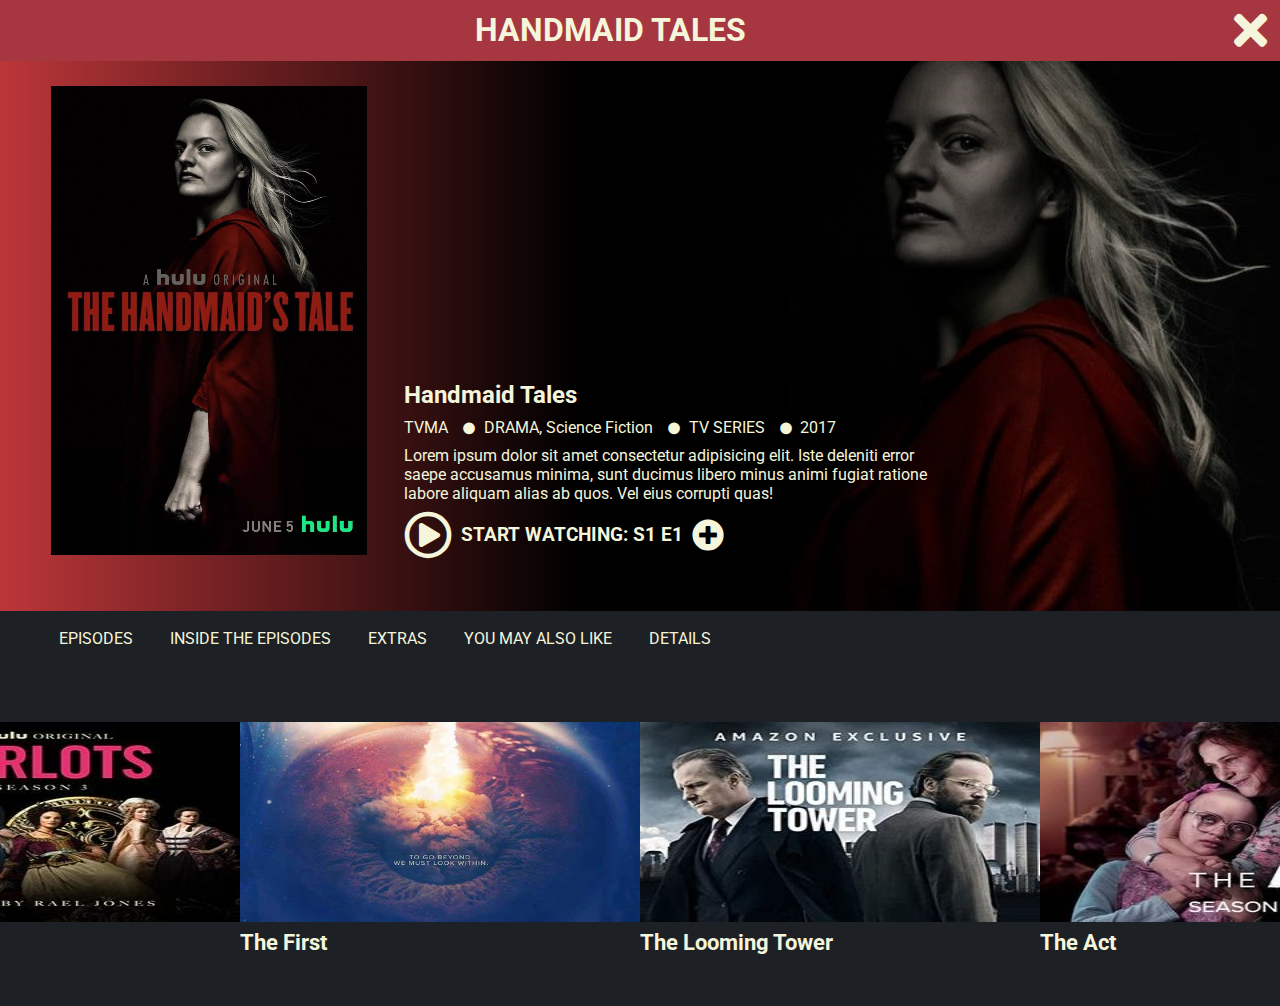
==== hulu.html @ 25e29a1d "site fini" ====
<!DOCTYPE html>
<html lang="en">
<head>
    <meta charset="UTF-8">
    <meta http-equiv="X-UA-Compatible" content="IE=edge">
    <meta name="viewport" content="width=device-width, initial-scale=1.0">
    <link href="fontawesome-free-5.15.4-web/css/all.css" rel="stylesheet">
    <link href="https://fonts.googleapis.com/css2?family=Roboto:wght@100;400;500&display=swap" rel="stylesheet">
    <title>Document</title>
    <link rel="stylesheet" href="style_2.css">
</head>
<body>
    <div id="contenu">
            <header>
                <div id="tete">
                    <div class="title">
                        <h1>HANDMAID TALES</h1>
                    </div>
                    <div class="close">
                        <!--<img src="" alt="croix">-->
                        <i class="fas fa-times fa-3x"></i>
                    </div>
                </div>
            </header>
            <main>
                <div class="imgz">
                <div id="presentation">
                    <div class="div_cover">
                        <img src="cover.png">
                    </div>
                    <div class="handmaid_title">
                        <div class="title_2">
                            <h2>Handmaid Tales</h2>
                        </div>
                        <div class="genre">
                            <ul>
                                <li>TVMA</li>
                                <div class="point"><i class="fas fa-circle fa-xs"></i></div>
                                <li>DRAMA, Science Fiction</li>
                                <div class="point"><i class="fas fa-circle fa-xs"></i></div>
                                <li>TV SERIES</li>
                                <div class="point"><i class="fas fa-circle fa-xs"></i></div>
                                <li>2017</li>
                            </ul>
                        </div>
                        <div class="description">
                            Lorem ipsum dolor sit amet consectetur adipisicing elit. Iste deleniti error saepe accusamus minima,
                            sunt ducimus libero minus animi fugiat ratione labore aliquam alias ab quos. Vel eius corrupti quas!
                        </div>
                        <div class="bouton">
                            <div class="play">
                                <i class="far fa-play-circle fa-3x"></i>
                            </div>
                            <div class="episodes">
                                <h3>START WATCHING: S1 E1</h3>
                            </div>
                            <div class="ajouter">
                                <i class="fas fa-plus-circle fa-2x"></i>
                            </div>
                        </div>
                    </div>
                </div>
            </div>
            </main>
            <footer>
                <div class="description_bas">
                    <ul>
                        <li>EPISODES</li>
                        <li>INSIDE THE EPISODES</li>
                        <li>EXTRAS</li>
                        <li>YOU MAY ALSO LIKE</li>
                        <li>DETAILS</li>
                    </ul>
                </div>
                <div class="slider">
                    <div class="photo1"><img src="harlots.jpg" alt="">
                        <h4>Harlots</h4>
                    </div>
                    <div class="photo2"><img src="/9895026.jpg" alt="">
                        <h4>The First</h4>
                    </div>
                    <div class="photo3"><img src="loomingtower.jpg" alt="">
                        <h4>The Looming Tower</h4>
                    </div>
                    <div class="photo4"><img src="theact.jpg" alt="">
                        <h4>The Act</h4>
                    </div>
                </div>

            </footer>
    </div>
</body>
</html>
---- style_2.css ----
*{
    margin:0;
    color: beige;
    font-family: 'roboto';
}
/*fin general*/

/*header*/
header{
    background-color:  #A63740;
}

#tete{
    display: flex;
}
.title{
    flex:1;
    display: flex;
    text-align: center;
    align-items: center;
    justify-content: center;
}

.close{
    padding: 0.5% 1% 0.5% 1%;
}
/*fin header*/

/*main*/
main{
    /*background-color:#ff0008;*/
    background: black;
}

.imgz{
    background: url('handmaids_main-1280x720-1.jpg');
    background-repeat: no-repeat;
    background-position: right;
}


.div_cover{
    padding-right: 3%;
}

#presentation{
    display: flex;
    flex-direction: row;
    padding: 2% 0 4% 4% ;
    background: linear-gradient(90deg, #bc3639, black 45%, rgba(0, 0, 0, 0.123));
}

.handmaid_title{
    display: flex;
    flex-direction: column;
    align-self: flex-end;
    justify-content: space-around;
}

.title_2{
    padding-bottom: 1%;
}

.genre{
    padding-bottom: 1%;
}

.point{
    padding-right: 1%;
}

.genre ul{
    display: flex;
    flex-direction: row;
    justify-content: flex-start;
    padding: 0;
}

.genre ul li{
    list-style: none;
    display: flex;
    padding-right: 15px;
}

.description{
    display: flex;
    text-justify:newspaper;
    padding-bottom: 1%;
    width: 60%;
}

.bouton{
    display: flex;
    flex-direction: row;
    justify-content: flex-start;
}

.ajouter{
    display: flex;
    justify-content: center;
    align-items: center;
}

.play{
    padding-right: 1%;
}

.episodes{
    display: flex;
    justify-content: center;
    align-items: center;
    padding-right: 1%;
    flex-direction: row;
    text-align: center;
}


/*fin main*/

/*Footer*/
footer{
    background-color: #1D2126;
}

.description_bas>ul{
    display: flex;
    flex-direction: row;

}

.description_bas>ul li{
    list-style: none;
    padding: 1.5%;
    border-bottom: 4px solid #1D2126 ;
}

.description_bas>ul li:hover{
    border-bottom: solid rgb(255, 253, 253) 4px ;
}

.slider{
    display: flex;
    flex-direction: row;
    justify-content: center;
    padding-top: 4%;
    padding-bottom: 4%;
}

.slider img{
    width: 400px;
    height: 200px;
}

.slider h4{
    font-size: 22px;
    padding-top: 1%;
}

@media only screen and (max-width: 600px) {

    #presentation{
        display: flex;
        flex-direction: column;
        padding: 5%;
        transition: all 250ms ease-in-out;
    }

    .div_cover{
        display: flex;
        justify-content: center;
    }

    .handmaid_title{
        display: flex;
        flex-direction: column;
        align-self: flex-end;
        justify-content: space-around;
        padding: 5%;
        transition: all 250ms ease-in-out;
    }

    .description{
        display: flex;
        justify-content: center;
        text-align: center;
        width: 100%;
        transition: all 250ms ease-in-out;
    }

    .title_2{
        display: flex;
        justify-content: center;
        transition: all 250ms ease-in-out;
        padding: 5% 0 5% 0;
    }

    .genre{
        display: flex;
        justify-content: center;
        transition: all 250ms ease-in-out;
        padding-bottom: 5%;
    }

    .bouton{
        display: flex;
        flex-direction: row;
        justify-content: center;
        padding-top: 5%;
    }

    .description_bas>ul{
        display: flex;
        flex-direction: column;
        text-align: center;
        padding-left: 0;
    }

    .slider{
        display: flex;
        flex-direction: column;
        justify-content: center;
        align-items: center;
        padding-top: 4%;
        padding-bottom: 4%;
    }

    .slider img{
        width: 400px;
        height: 200px;
        background-position: center;
    }
    
    .slider h4{
        font-size: 22px;
        padding-top: 1%;
    }

    [class*="photo"]{
        padding-bottom: 5%;
    }

    .imgz{
        background: unset;
    }
}
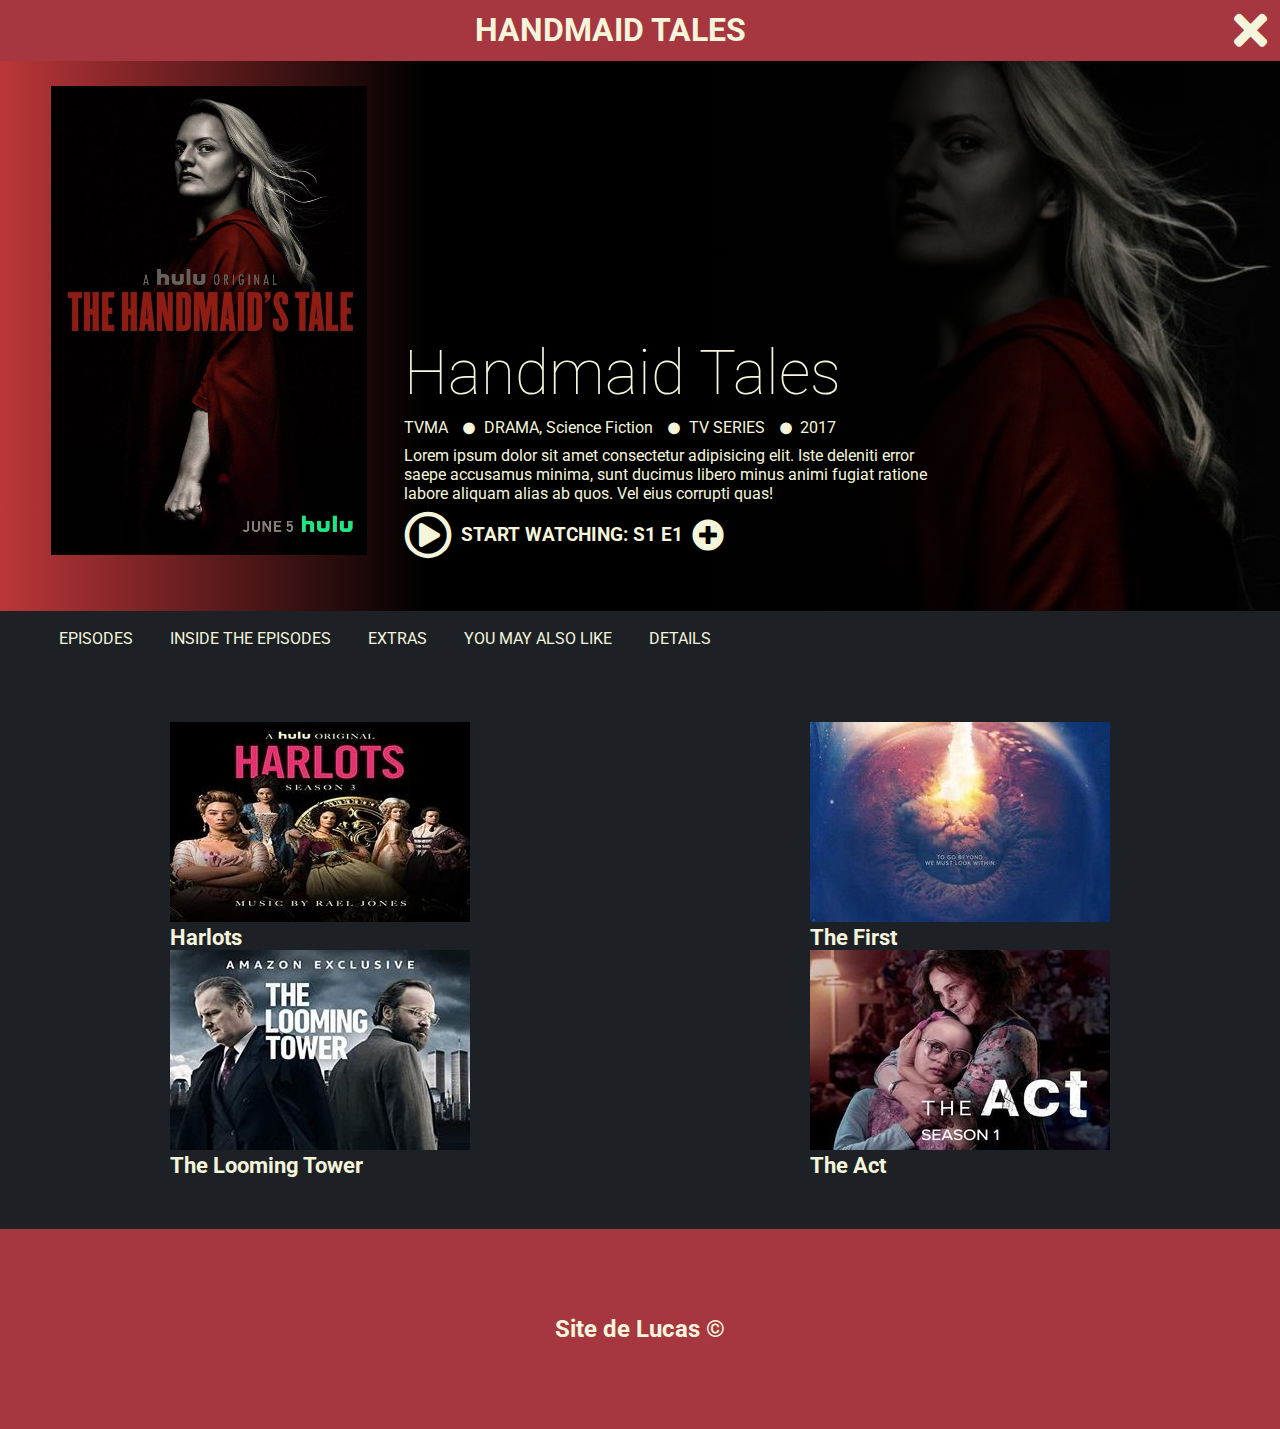
==== commit 02d188bf: "ajout footer rouge" ====
--- a/hulu.html
+++ b/hulu.html
@@ -86,6 +86,10 @@
                         <h4>The Act</h4>
                     </div>
                 </div>
+                <div class="foot_div">
+                    <h2>Site de Lucas ©</h2>
+                </div>
+
 
             </footer>
     </div>
--- a/style_2.css
+++ b/style_2.css
@@ -2,6 +2,7 @@
     margin:0;
     color: beige;
     font-family: 'roboto';
+    transition: all 250ms ease-in-out;
 }
 /*fin general*/
 
@@ -19,6 +20,11 @@
     text-align: center;
     align-items: center;
     justify-content: center;
+}
+
+.title_2>h2{
+    font-size: 62px;
+    font-weight: lighter;
 }
 
 .close{
@@ -38,7 +44,6 @@
     background-position: right;
 }
 
-
 .div_cover{
     padding-right: 3%;
 }
@@ -47,7 +52,7 @@
     display: flex;
     flex-direction: row;
     padding: 2% 0 4% 4% ;
-    background: linear-gradient(90deg, #bc3639, black 45%, rgba(0, 0, 0, 0.123));
+    background: linear-gradient(90deg, #bc3639, black, #010101 , #00000023);
 }
 
 .handmaid_title{
@@ -132,6 +137,7 @@
     list-style: none;
     padding: 1.5%;
     border-bottom: 4px solid #1D2126 ;
+    font-weight: 22px;
 }
 
 .description_bas>ul li:hover{
@@ -147,8 +153,8 @@
 }
 
 .slider img{
-    width: 400px;
-    height: 200px;
+    width: 100%;
+    height: 100%;
 }
 
 .slider h4{
@@ -156,13 +162,65 @@
     padding-top: 1%;
 }
 
-@media only screen and (max-width: 600px) {
+[class^="pho"]{
+    padding-right: 1%;
+    width: 25%;
+}
+
+.foot_div{
+    width: inherit;
+    background-color: #A63740;
+    display: flex;
+    justify-content: center;
+    align-items: center;
+    height: 200px;
+}
+
+@media only screen and (max-width: 1300px) {
+    .slider{
+        display: grid;
+        justify-content: center;
+        grid-template-areas: 
+        "1 2"
+        "3 4";
+        grid-template-columns: 1fr 1fr;
+        grid-template-rows: 1fr 1fr;
+         }
+
+    .photo1{ 
+        grid-area: "1";
+        display: grid;
+        justify-content: center;
+        width: 100%;
+    }
+    .photo2{ grid-area: "2";
+        display: grid;
+        justify-content: center;
+        width: 100%;
+    }
+    .photo3{ grid-area: "3";
+        display: grid;
+        justify-content: center;
+        width: 100%;
+    }
+    .photo4{ grid-area: "4";
+        display: grid;
+        justify-content: center;
+        width: 100%;
+    }
+    
+
+}
+
+
+@media only screen and (max-width: 825px) {
 
     #presentation{
         display: flex;
         flex-direction: column;
         padding: 5%;
         transition: all 250ms ease-in-out;
+        background: linear-gradient(180deg, #bc3639, black 45%, rgba(0, 0, 0, 0.123));
     }
 
     .div_cover{
@@ -179,6 +237,11 @@
         transition: all 250ms ease-in-out;
     }
 
+    .title_2>h2{
+        font-size: 52px;
+        font-weight: lighter;
+    }
+
     .description{
         display: flex;
         justify-content: center;
@@ -237,6 +300,8 @@
 
     [class*="photo"]{
         padding-bottom: 5%;
+        background-position: center;
+        width: 100%;
     }
 
     .imgz{
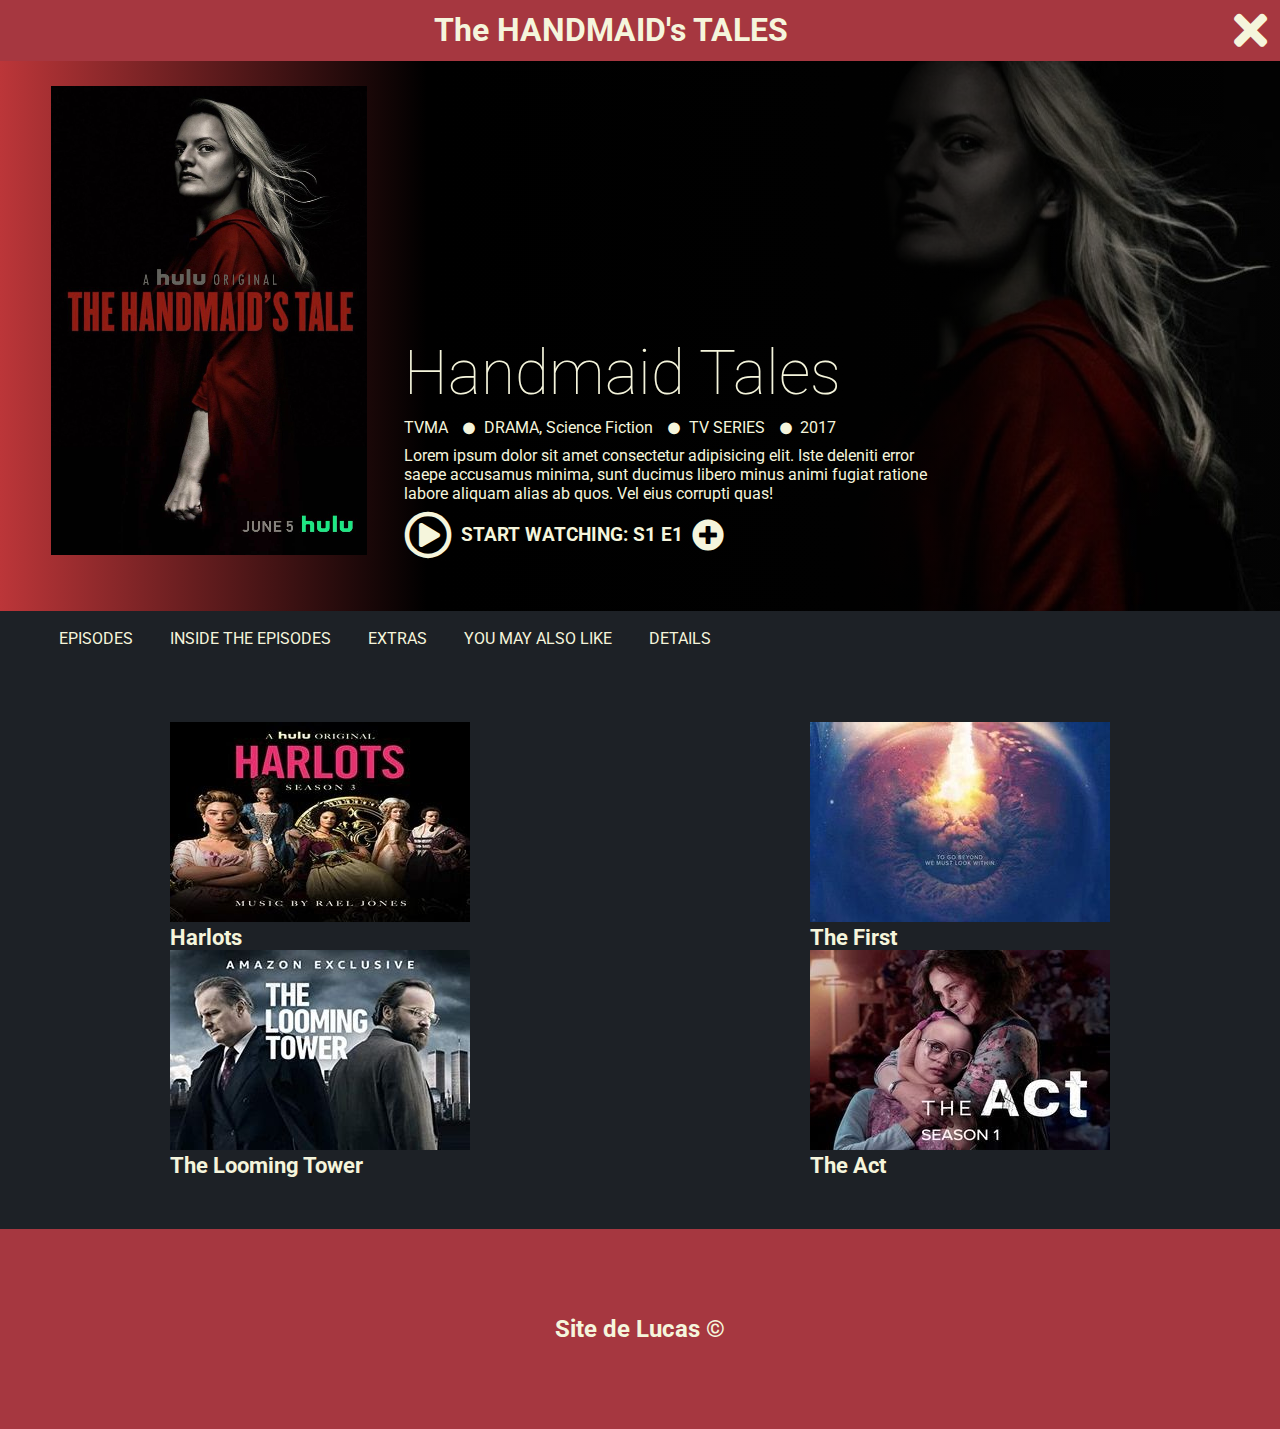
==== commit e55f3779: "correction faute" ====
--- a/hulu.html
+++ b/hulu.html
@@ -14,7 +14,7 @@
             <header>
                 <div id="tete">
                     <div class="title">
-                        <h1>HANDMAID TALES</h1>
+                        <h1>The HANDMAID's TALES</h1>
                     </div>
                     <div class="close">
                         <!--<img src="" alt="croix">-->
@@ -76,7 +76,7 @@
                     <div class="photo1"><img src="harlots.jpg" alt="">
                         <h4>Harlots</h4>
                     </div>
-                    <div class="photo2"><img src="/9895026.jpg" alt="">
+                    <div class="photo2"><img src="9895026.jpg" alt="">
                         <h4>The First</h4>
                     </div>
                     <div class="photo3"><img src="loomingtower.jpg" alt="">
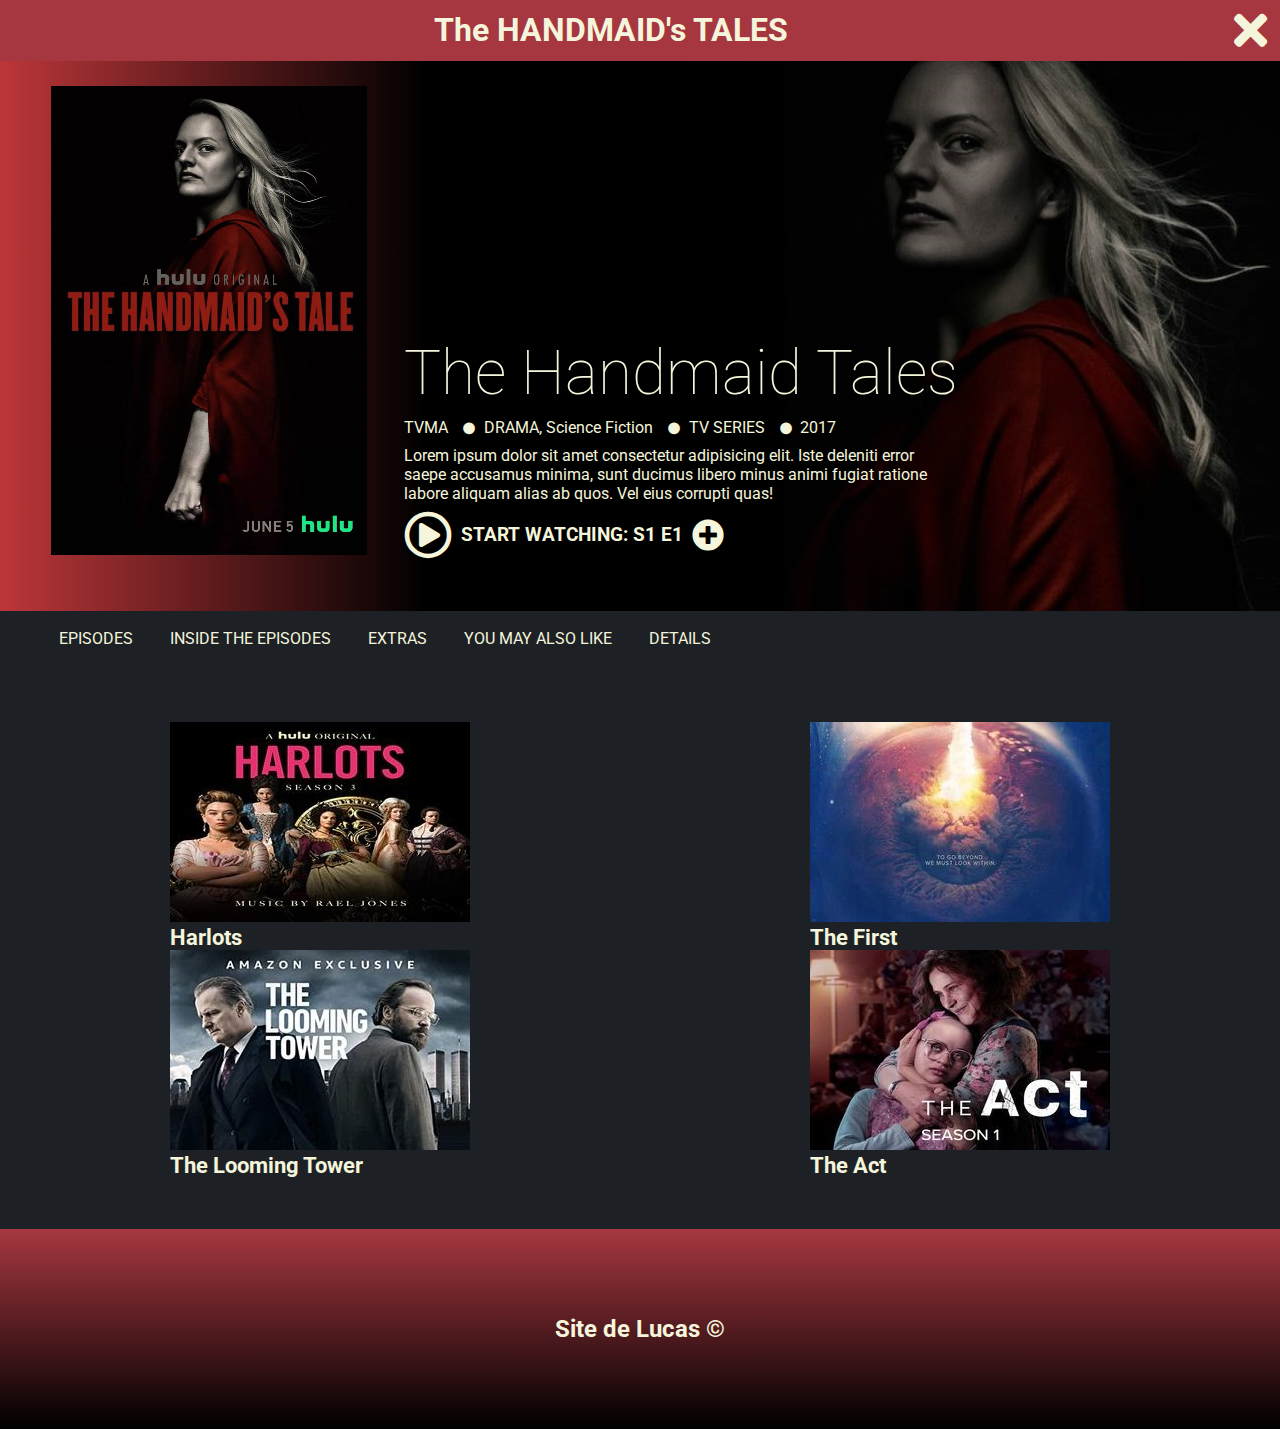
==== commit f07124d3: "correction" ====
--- a/hulu.html
+++ b/hulu.html
@@ -30,7 +30,7 @@
                     </div>
                     <div class="handmaid_title">
                         <div class="title_2">
-                            <h2>Handmaid Tales</h2>
+                            <h2>The Handmaid Tales</h2>
                         </div>
                         <div class="genre">
                             <ul>
--- a/style_2.css
+++ b/style_2.css
@@ -52,7 +52,7 @@
     display: flex;
     flex-direction: row;
     padding: 2% 0 4% 4% ;
-    background: linear-gradient(90deg, #bc3639, black, #010101 , #00000023);
+    background: linear-gradient(90deg, #bc3639, black, #010101a4 , #00000023);
 }
 
 .handmaid_title{
@@ -169,7 +169,7 @@
 
 .foot_div{
     width: inherit;
-    background-color: #A63740;
+    background: linear-gradient(180deg,#A63740 , black);
     display: flex;
     justify-content: center;
     align-items: center;
